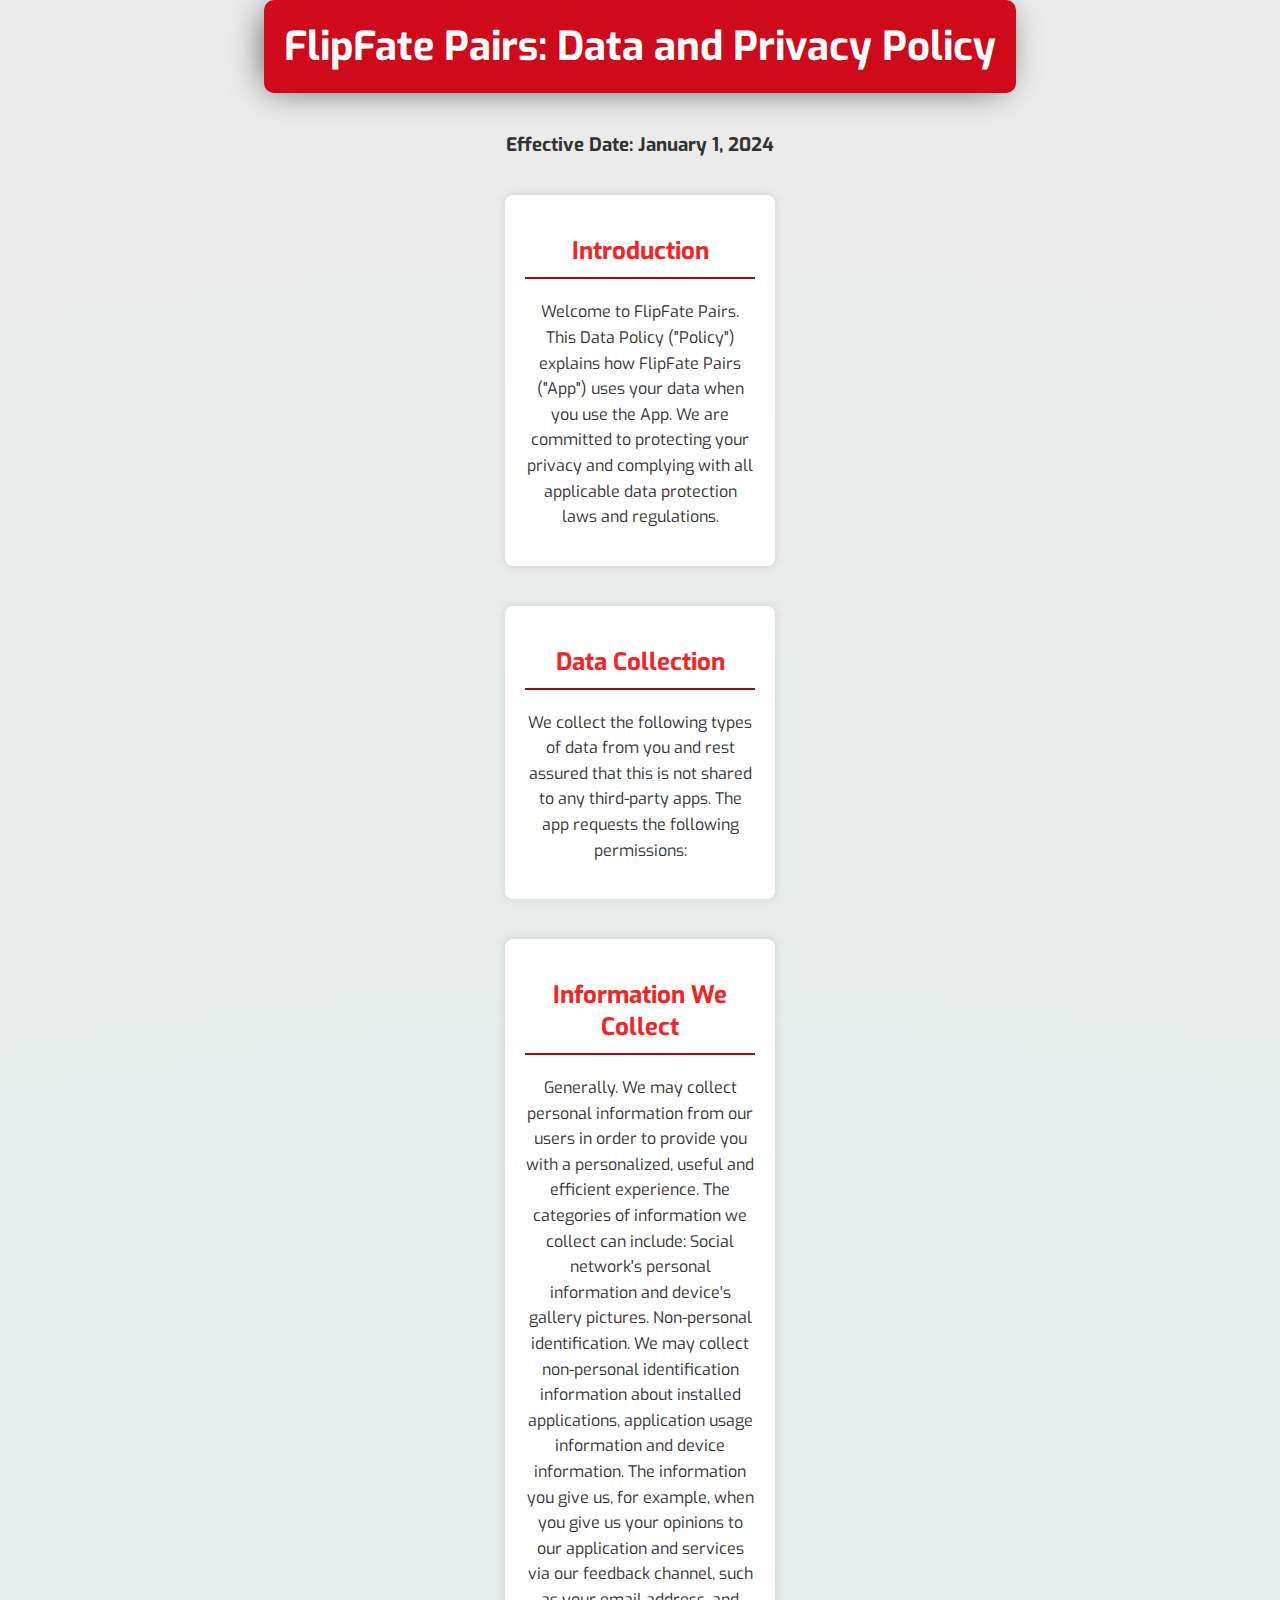
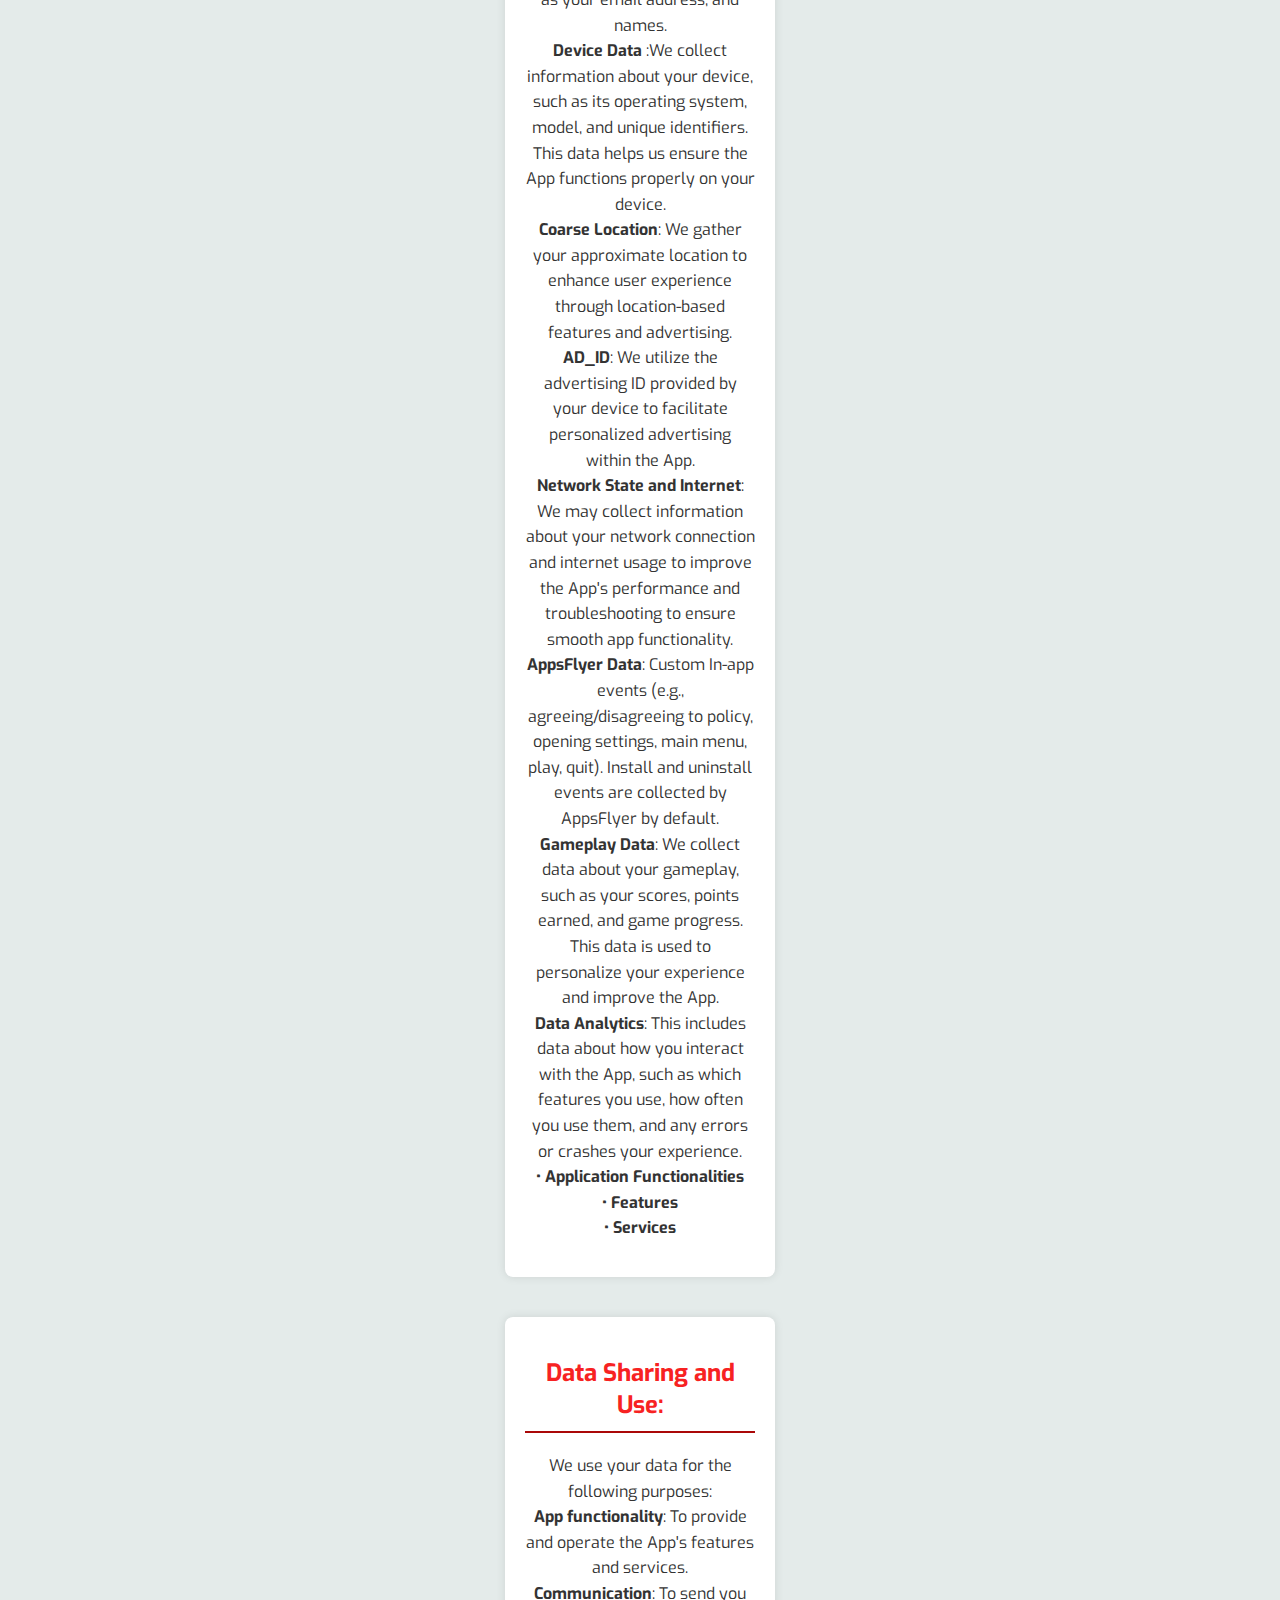
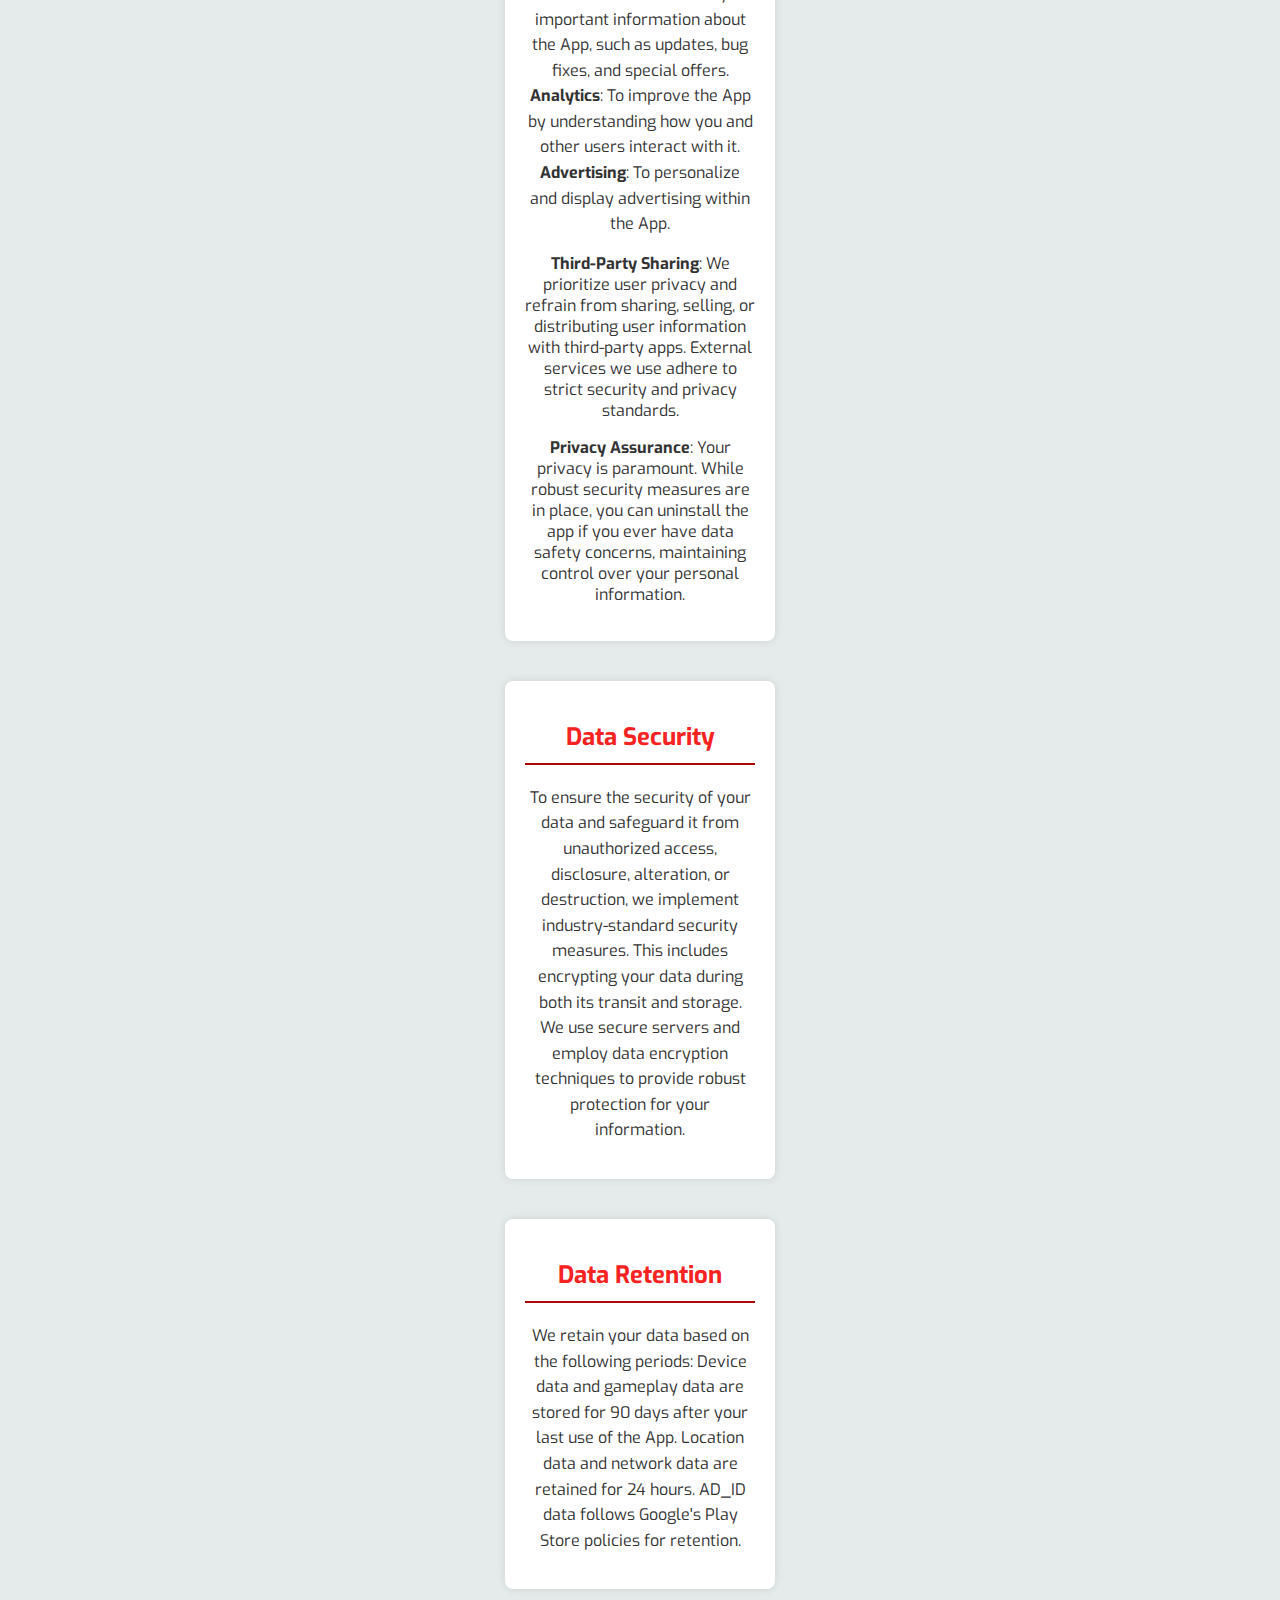
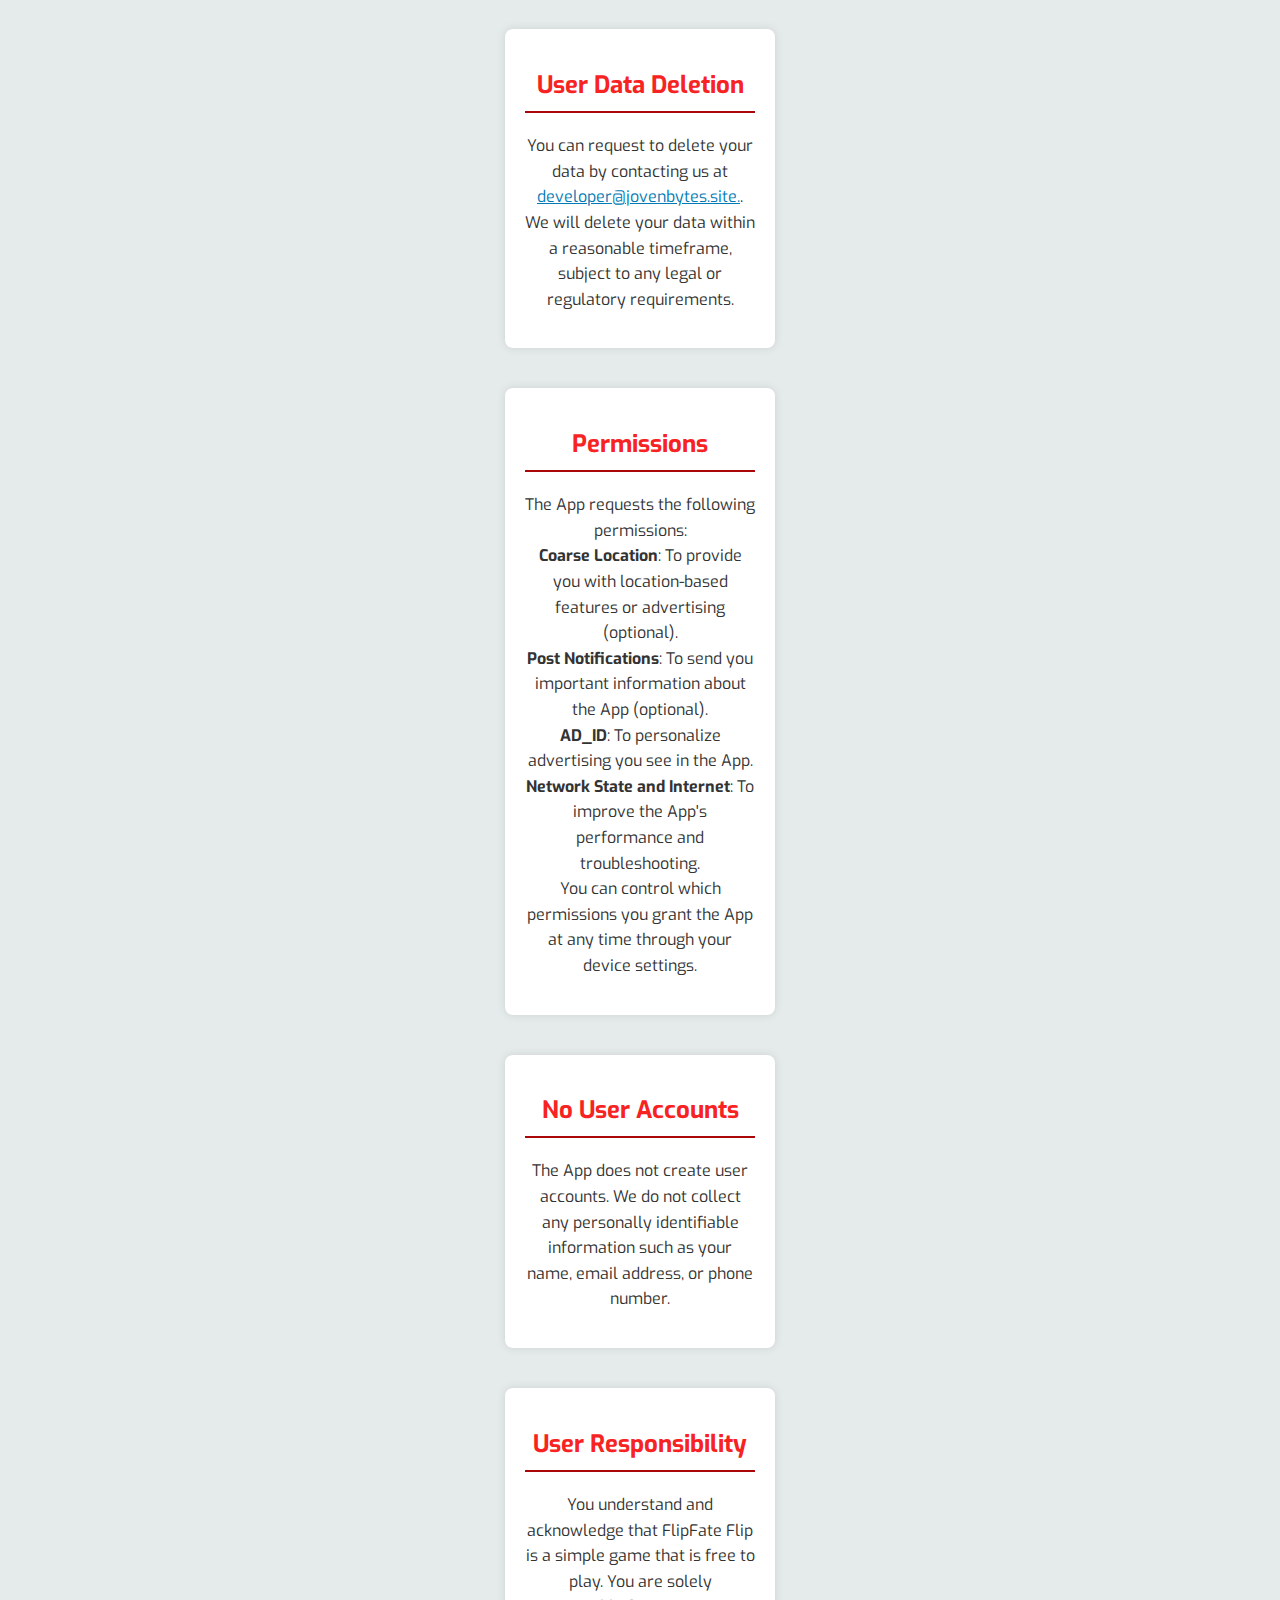
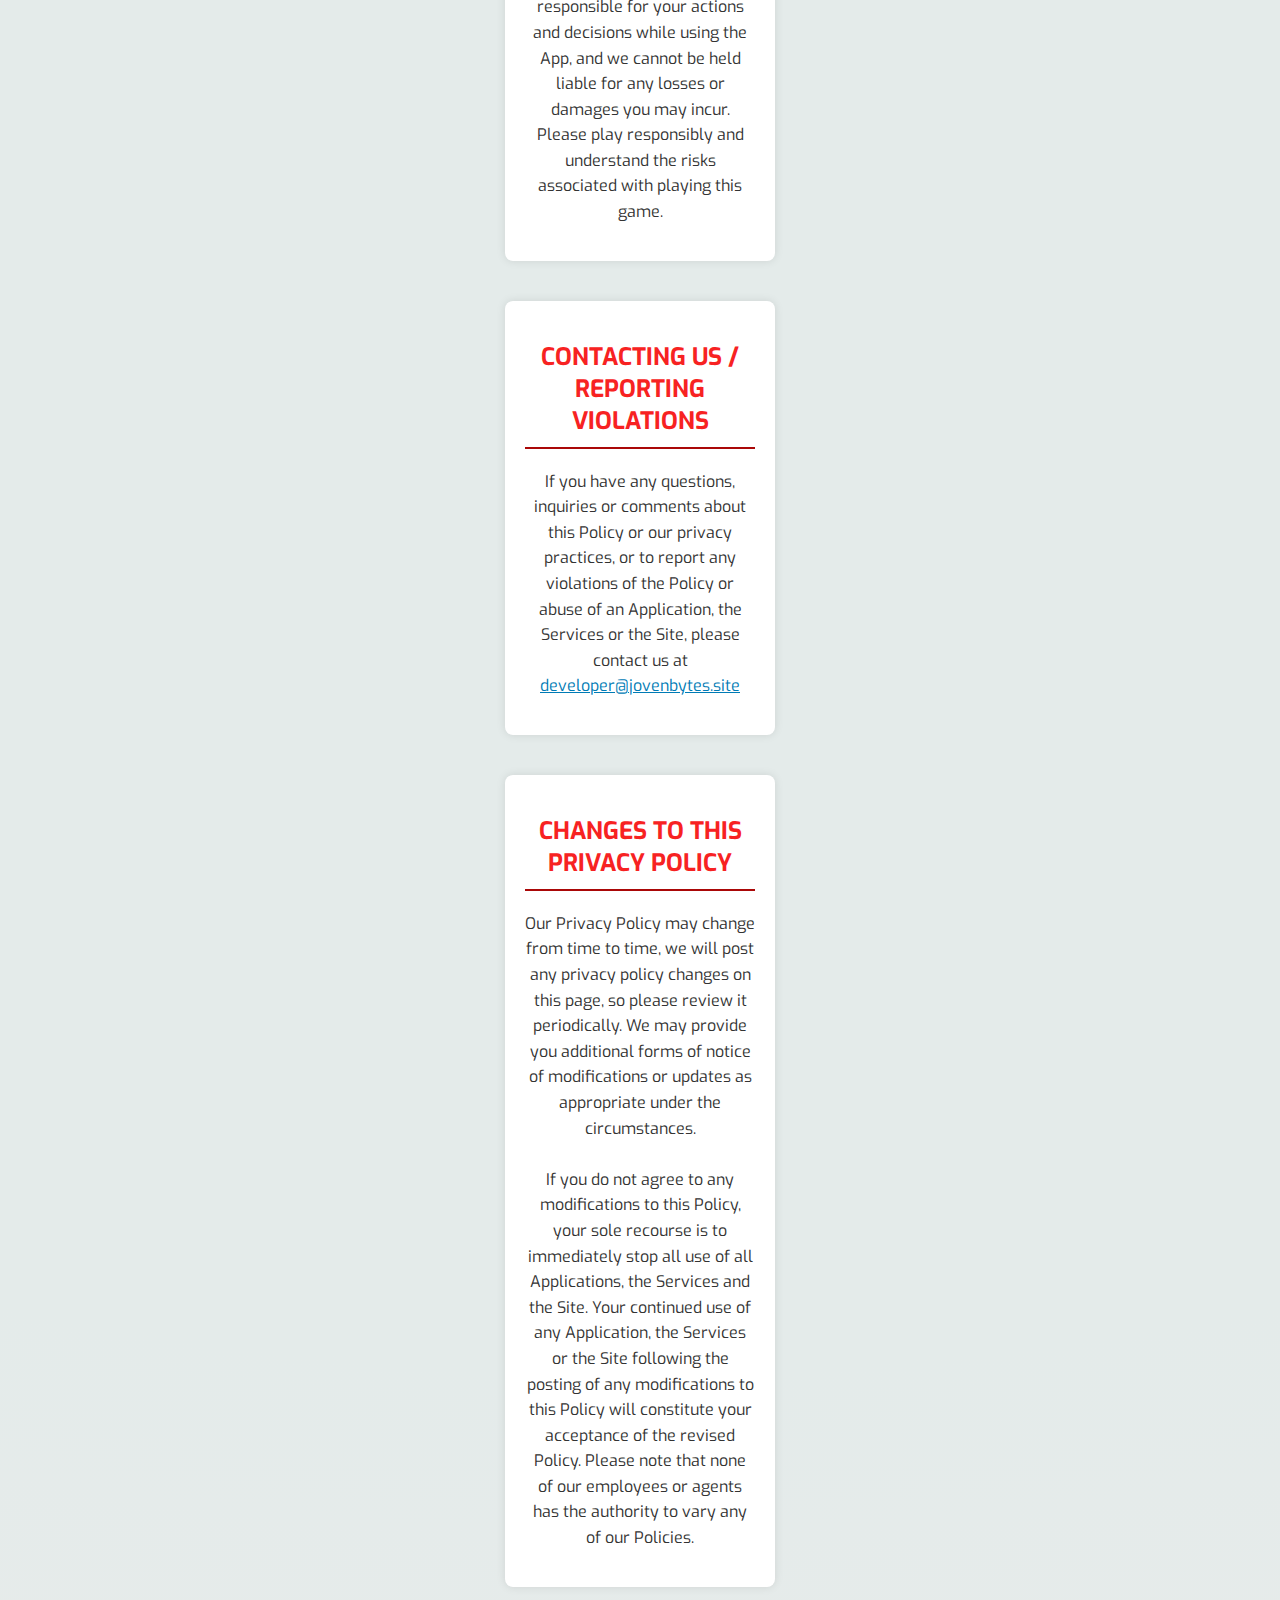
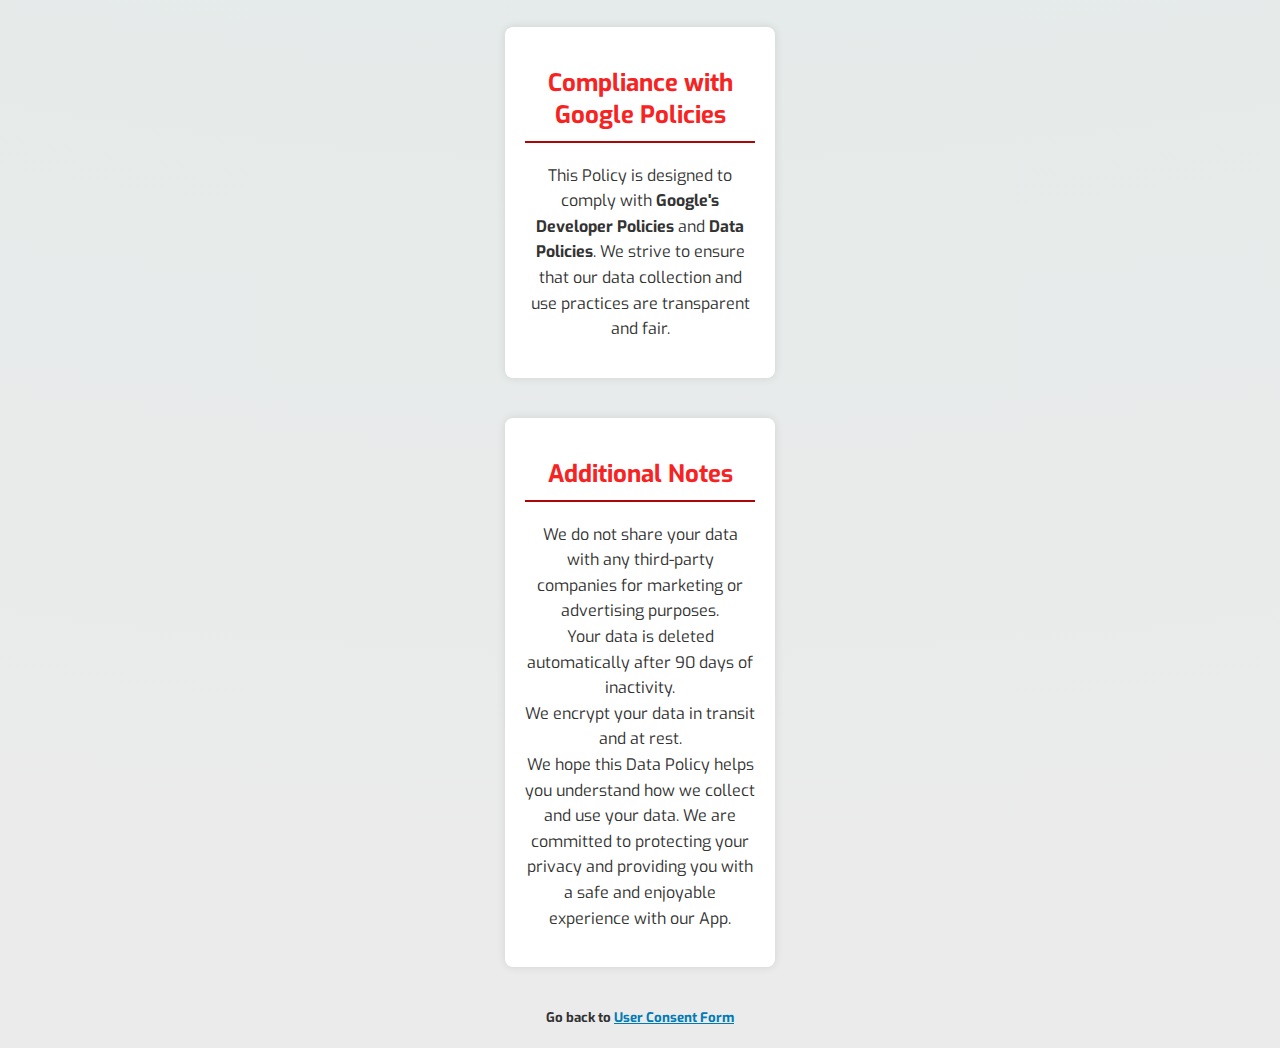
==== app/src/main/assets/policy.html @ 95b63f9a "First-Up" ====
<!DOCTYPE html>
<html lang="en">

<head>
    <meta charset="UTF-8">
    <meta name="viewport" content="width=device-width, initial-scale=1.0">
    <link rel="stylesheet" href="stylep.css">
    <title>FlipFate Pairs: Data and Privacy Policy</title>
</head>

<body class="center">

<header>
    FlipFate Pairs: Data and Privacy Policy
</header>
<h3>Effective Date: January 1, 2024</h3>

<section>
    <h2>Introduction</h2>
    <p>Welcome to FlipFate Pairs. This Data Policy ("Policy") explains how FlipFate Pairs ("App") 
        uses your data when you use the App. 
        We are committed to protecting your privacy and complying with all applicable data protection
         laws and regulations.</p>
</section>


<section>
    <h2>Data Collection</h2>
    <p>We collect the following types of data from you and rest assured that this is not 
        shared to any third-party apps. The app requests the following permissions:</p>
</section>

<section>
    <h2>Information We Collect</h2>
    <p>Generally. We may collect personal information from our users in order to provide you with a personalized, useful and efficient experience.
         The categories of information we collect can include: Social network's personal information and device's gallery pictures.
         Non-personal identification. We may collect non-personal identification information about installed applications, application usage information and device information. The information you give us, for example, when you give us your opinions to our application and services via our feedback channel, such as your email address, and names.
        <br>
        <b>Device Data</b> :We collect information about your device,
         such as its operating system, model, and unique identifiers.
         This data helps us ensure the App functions properly on your device.
        <br>
        <b>Coarse Location</b>: We gather your approximate location to enhance 
        user experience through location-based features and advertising.
        
        <br>
        <b>AD_ID</b>: We utilize the advertising ID provided by your device 
        to facilitate personalized advertising within the App.
        <br>
        <b>Network State and Internet</b>: We may collect information about your network connection and internet usage to improve
         the App's performance and troubleshooting to ensure smooth app functionality.
        <br>
        <b>AppsFlyer Data</b>: Custom In-app events (e.g., agreeing/disagreeing to policy, opening settings,
         main menu, play, quit).
          Install and uninstall events are collected by AppsFlyer by default.
        <br>
        <b>Gameplay Data</b>:  We collect data about your gameplay,
         such as your scores, points earned, and game progress.
         This data is used to personalize your experience and improve the App.
        <br>
        <b>Data Analytics</b>: This includes data about how you interact with the App, 
        such as which features you use, how often you use them, 
        and any errors or crashes your experience.
        <br><b>
        • Application Functionalities
        <br>
        • Features
        <br>
        • Services
        </b><br></p>
</section>

<section>
    <h2>Data Sharing and Use:</h2>
    <p>We use your data for the following purposes:
        <br>
        <b>App functionality</b>: To provide and operate the App's features and
        services.
        <br>
        <b>Communication</b>: To send you important information about the App, such
        as updates, bug fixes, and special offers.
        <br>
        <b>Analytics</b>: To improve the App by understanding how you and other users
        interact with it.
        <br>
        <b>Advertising</b>: To personalize and display advertising within the App.</p>
        <b>Third-Party Sharing</b>: We prioritize user privacy and refrain from sharing, selling, or distributing user information with third-party apps. 
        External services we use adhere to strict security and privacy standards.</p>
        <b>Privacy Assurance</b>: Your privacy is paramount. While robust security measures are in place, you can uninstall the app if you ever have data safety concerns,
         maintaining control over your personal information.</p>
</section>

<section>
    <h2>Data Security</h2>
    <p>To ensure the security of your data and safeguard it from unauthorized access, disclosure, alteration, or destruction,
         we implement industry-standard security measures. This includes encrypting your data during both its transit and storage.
          We use secure servers and employ data encryption techniques to provide robust protection for your information.
    </p>
</section>

<section>
    <h2>Data Retention</h2>
    <p>We retain your data based on the following periods: Device data and gameplay
         data are stored for 90 days after your last use of the App. Location data 
         and network data are retained for 24 hours. AD_ID data follows 
         Google's Play Store policies for retention. 
    </p>
</section>

<section>
    <h2>User Data Deletion</h2>
    <p>You can request to delete your data by contacting us at <u>developer@jovenbytes.site.</u>. We will delete your data within a reasonable timeframe, subject to any
        legal or regulatory requirements.
    </p>
</section>

<section>
    <h2>Permissions</h2>
    <p>The App requests the following permissions:
        <br>
        <b>Coarse Location</b>: To provide you with location-based features or
        advertising (optional).
        <br>
        <b>Post Notifications</b>: To send you important information about the App
        (optional).
        <br>
        <b>AD_ID</b>: To personalize advertising you see in the App.
        <br>
        <b>Network State and Internet</b>: To improve the App's performance and
        troubleshooting.
        <br>
        You can control which permissions you grant the App at any time through
        your device settings.
    </p>
</section>

<section>
    <h2>No User Accounts</h2>
    <p>The App does not create user accounts. We do not collect any personally
        identifiable information such as your name, email address, or phone number.
    </p>
</section>

<section>
    <h2>User Responsibility</h2>
    <p>You understand and acknowledge that FlipFate Flip is a simple game that is free to play. 
        You are solely responsible for your actions and decisions while using the App, and we
         cannot be held liable for any losses or damages you may incur. 
         Please play responsibly and understand the risks associated with playing this game.
    </p>
</section>

<section>
    <h2>CONTACTING US / REPORTING VIOLATIONS</h2>
    <p>If you have any questions, inquiries or comments about this Policy or our privacy 
        practices, or to report any violations of the Policy or abuse of an Application,
         the Services or the Site, please contact us at <u>developer@jovenbytes.site</u>
    </p>
</section>

<section>
    <h2>CHANGES TO THIS PRIVACY POLICY</h2>
    <p>Our Privacy Policy may change from time to time, we will post any privacy policy 
        changes on this page, so please review it periodically. We may provide you additional 
        forms of notice of modifications or updates as appropriate under the circumstances.
    <br>
    <br>
        If you do not agree to any modifications to this Policy, your sole recourse is to 
        immediately stop all use of all Applications, the Services and the Site. 
        Your continued use of any Application, the Services or the Site following the 
        posting of any modifications to this Policy will constitute your acceptance of 
        the revised Policy. Please note that none of our employees or agents has the 
        authority to vary any of our Policies.
    </p>
</section>


<section>
    <h2>Compliance with Google Policies</h2>
    <p>This Policy is designed to comply with <b>Google's Developer Policies </b> and
        <b>Data Policies</b>. We strive to ensure that our data collection and use practices are
        transparent and fair.
    </p>
</section>

<section>
    <h2>Additional Notes</h2>
    <p>We do not share your data with any third-party companies for marketing or
        advertising purposes.<br>
        Your data is deleted automatically after 90 days of inactivity.<br>
        We encrypt your data in transit and at rest.<br>
        We hope this Data Policy helps you understand how we collect and use
        your data. We are committed to protecting your privacy and providing you with a
        safe and enjoyable experience with our App.
    </p>
</section>

<h5>Go back to <a href="userconsent.html"><u>User Consent Form</u></a></h5>

</body>

</html>
---- app/src/main/assets/stylep.css ----
@import url('https://fonts.googleapis.com/css?family=Exo:400,700');

button:disabled {
    background-color: #b0b0b0;
    cursor: not-allowed;
}

body {
    font-family: 'Exo', sans-serif;
    margin: 0;
    padding: 0;
    background: rgb(228,235,234);
    background: radial-gradient(circle, rgba(228,235,234,1) 71%, rgba(236,235,235,1) 100%);
    color: #333;
    text-align: center;
    
}

.center {
    display: flex;
    flex-direction: column;
    align-items: center;
    justify-content: center;
    min-height: 100vh;
}

header {
    box-shadow: -5px 2px 37px -9px rgba(0,0,0,0.72);
-webkit-box-shadow: -5px 2px 37px -9px rgba(0,0,0,0.72);
-moz-box-shadow: -5px 2px 37px -9px rgba(0,0,0,0.72);
    background-color: #cf0a1b;
    color: #fff;
    text-align: center;
    font-size: 40px;
    padding: 20px;
    margin-bottom: 20px;
    border-radius: 10px;
    font-weight: bolder;
}

section {
    max-width: 230px;
    margin: 20px auto;
    padding: 20px;
    background-color: #fff;
    box-shadow: 0 0 10px rgba(0, 0, 0, 0.1);
    border-radius: 8px;
}

h1 {
    font-size: 30px;
}

h2 {
    border-bottom: 2px solid #AA0808;
    padding-bottom: 10px;
    margin-bottom: 20px;
    color: #f72222;
}

p {
    line-height: 1.6;
}

label {
    display: block;
    margin-bottom: 10px;
}

input[type="checkbox"] {
    margin-right: 10px;
}

button {

    background-color: #3498db;
    color: #fff;
    padding: 10px 15px;
    border: none;
    border-radius: 4px;
    cursor: pointer;
    font-size: 18px;
    font-weight: bolder;
}

#dismissbtn:hover {
    background-color: #e40303;
}
button:hover {
    background-color: #00b536;
}

a {
    color: #3498db;
    text-decoration: none;
}

a:hover {
    text-decoration: underline;
}

u {
    color: #007bb5;
}

a.policy-link {
    color: #3498db;
    text-decoration: none;
    font-weight: bold;
}

a.policy-link:hover {
    text-decoration: underline;
}
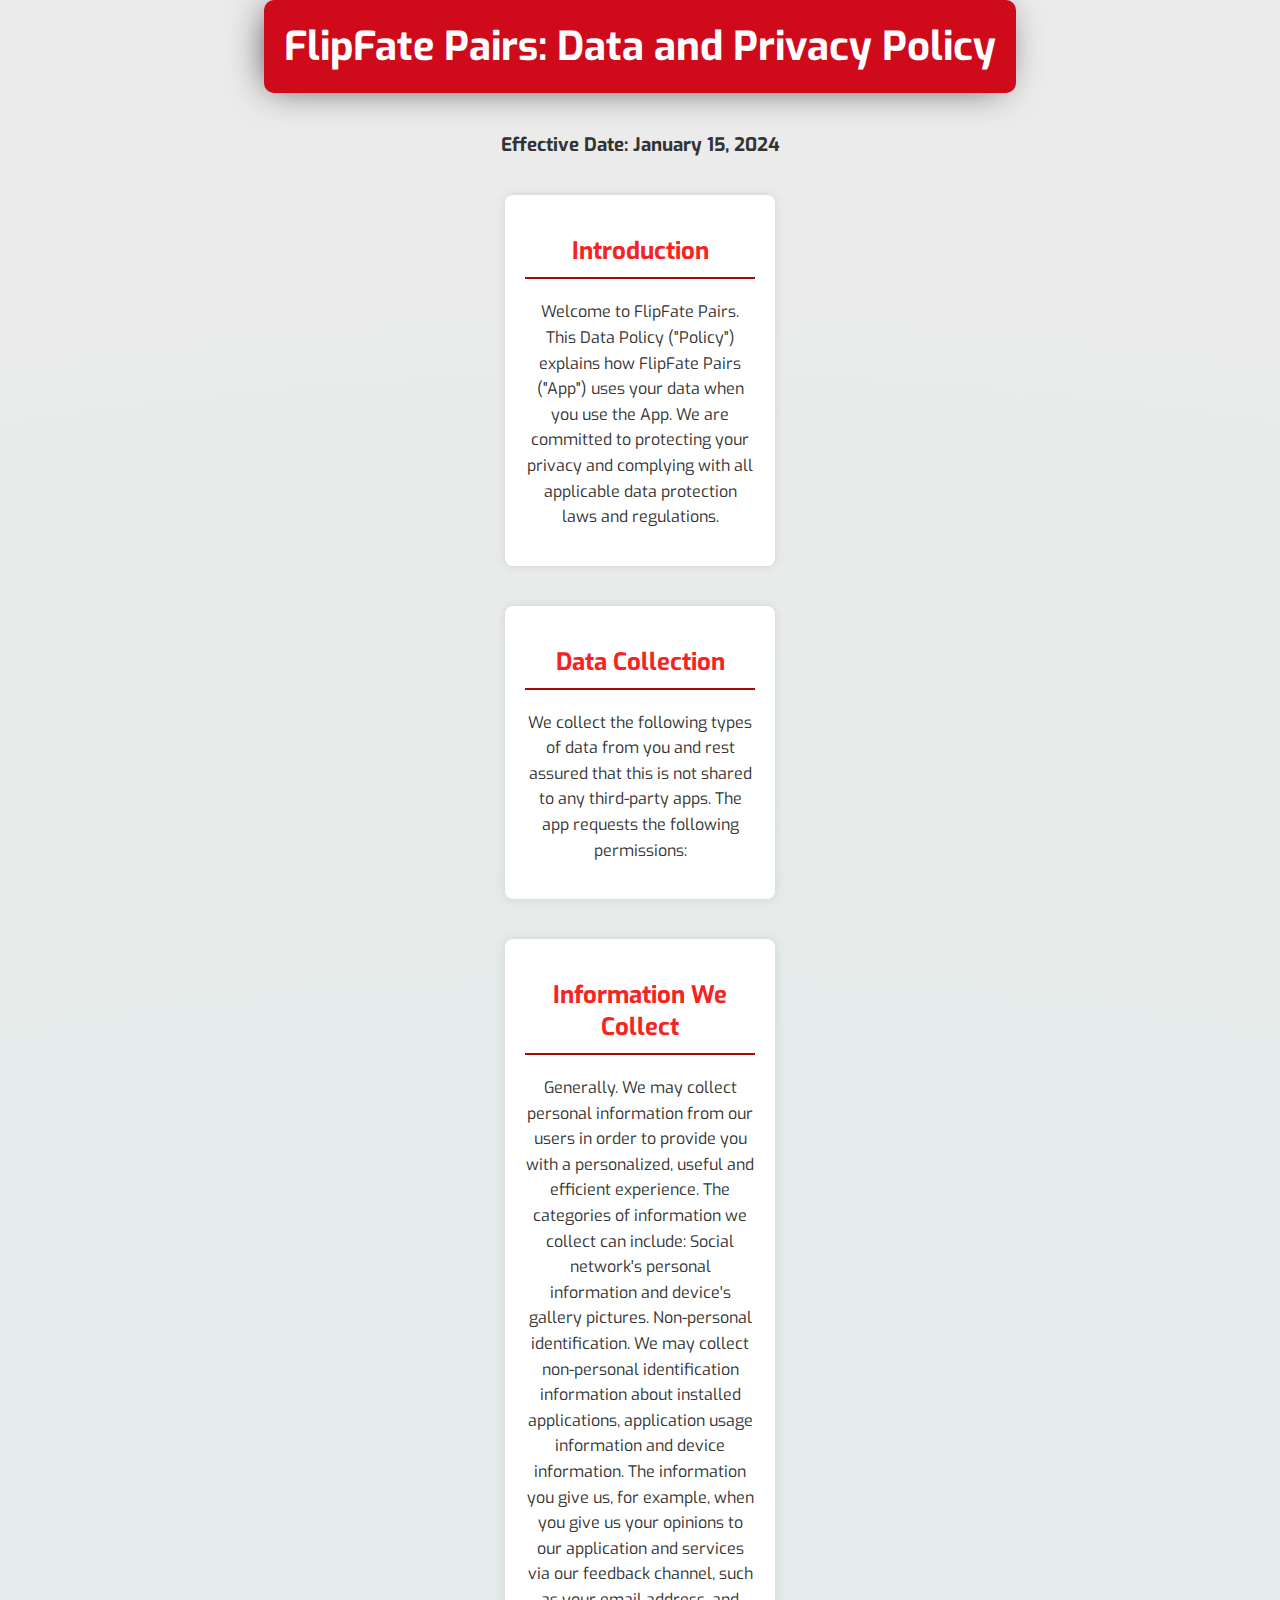
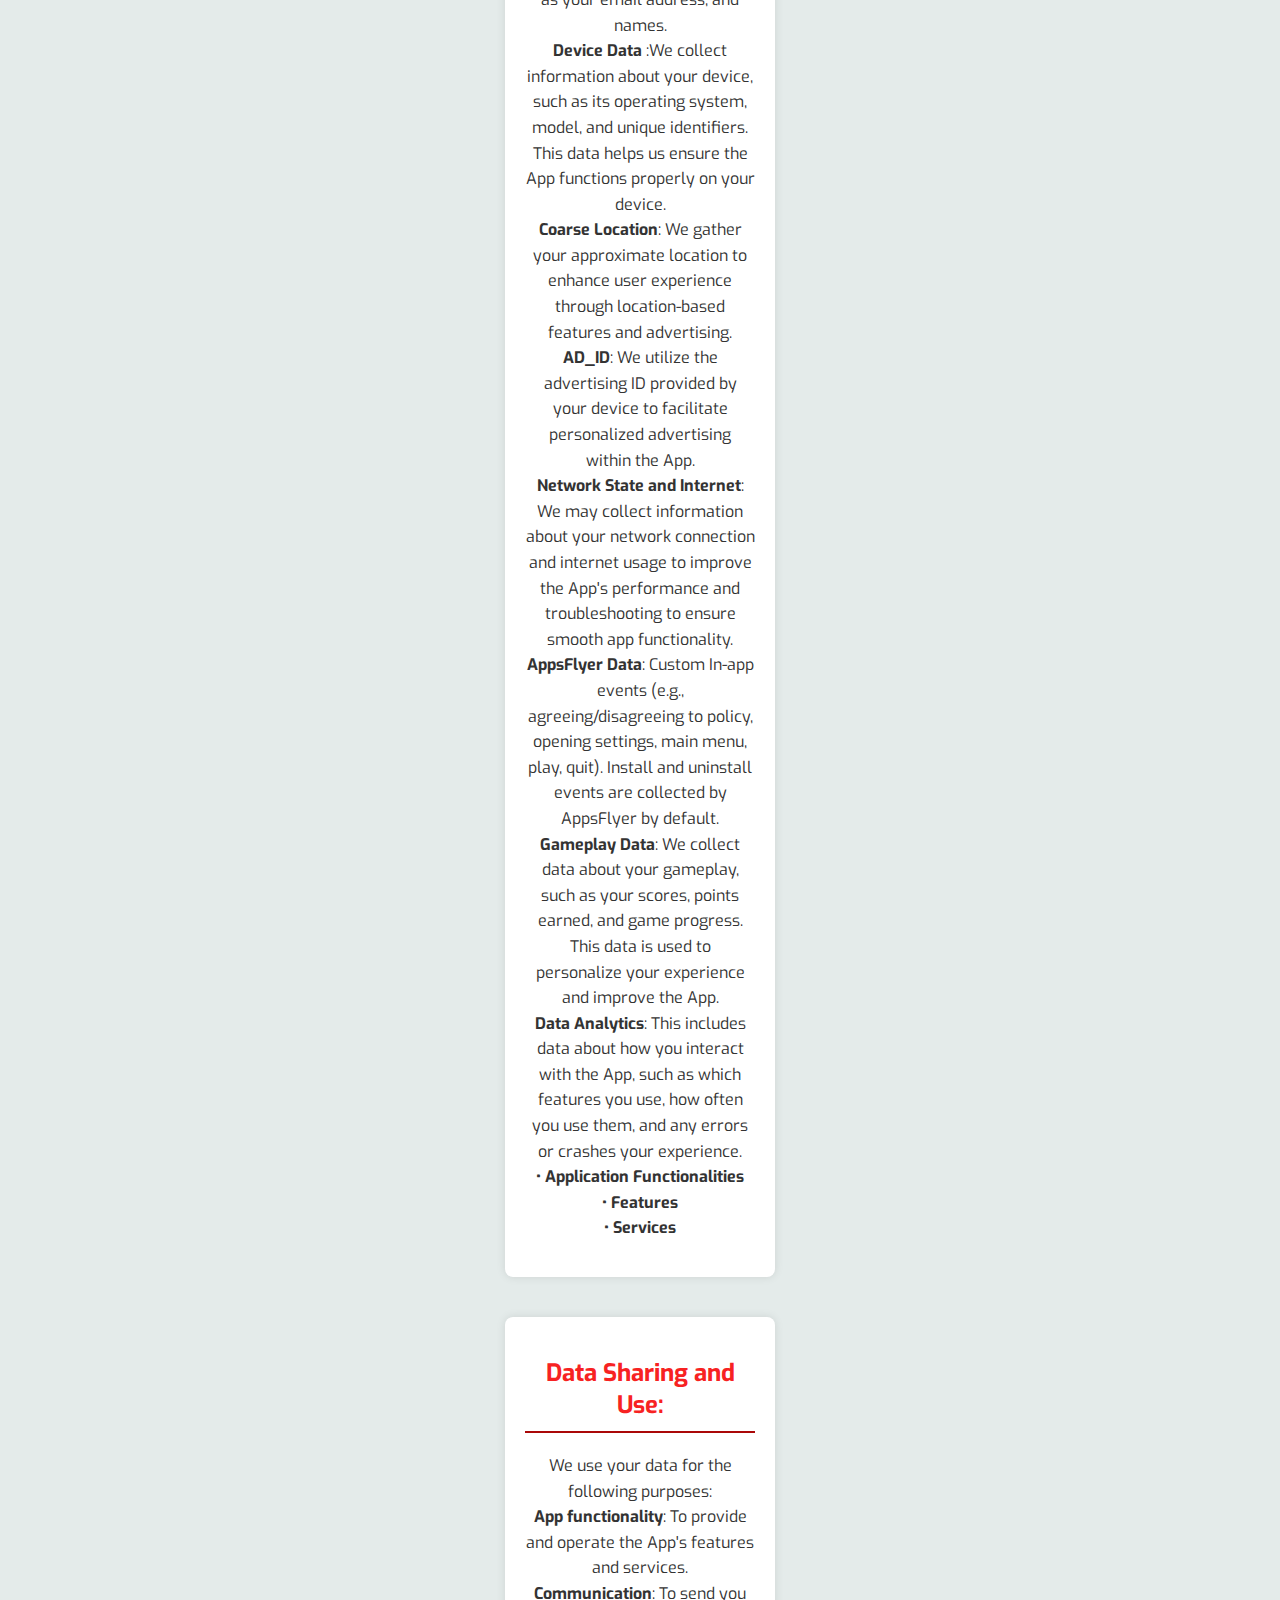
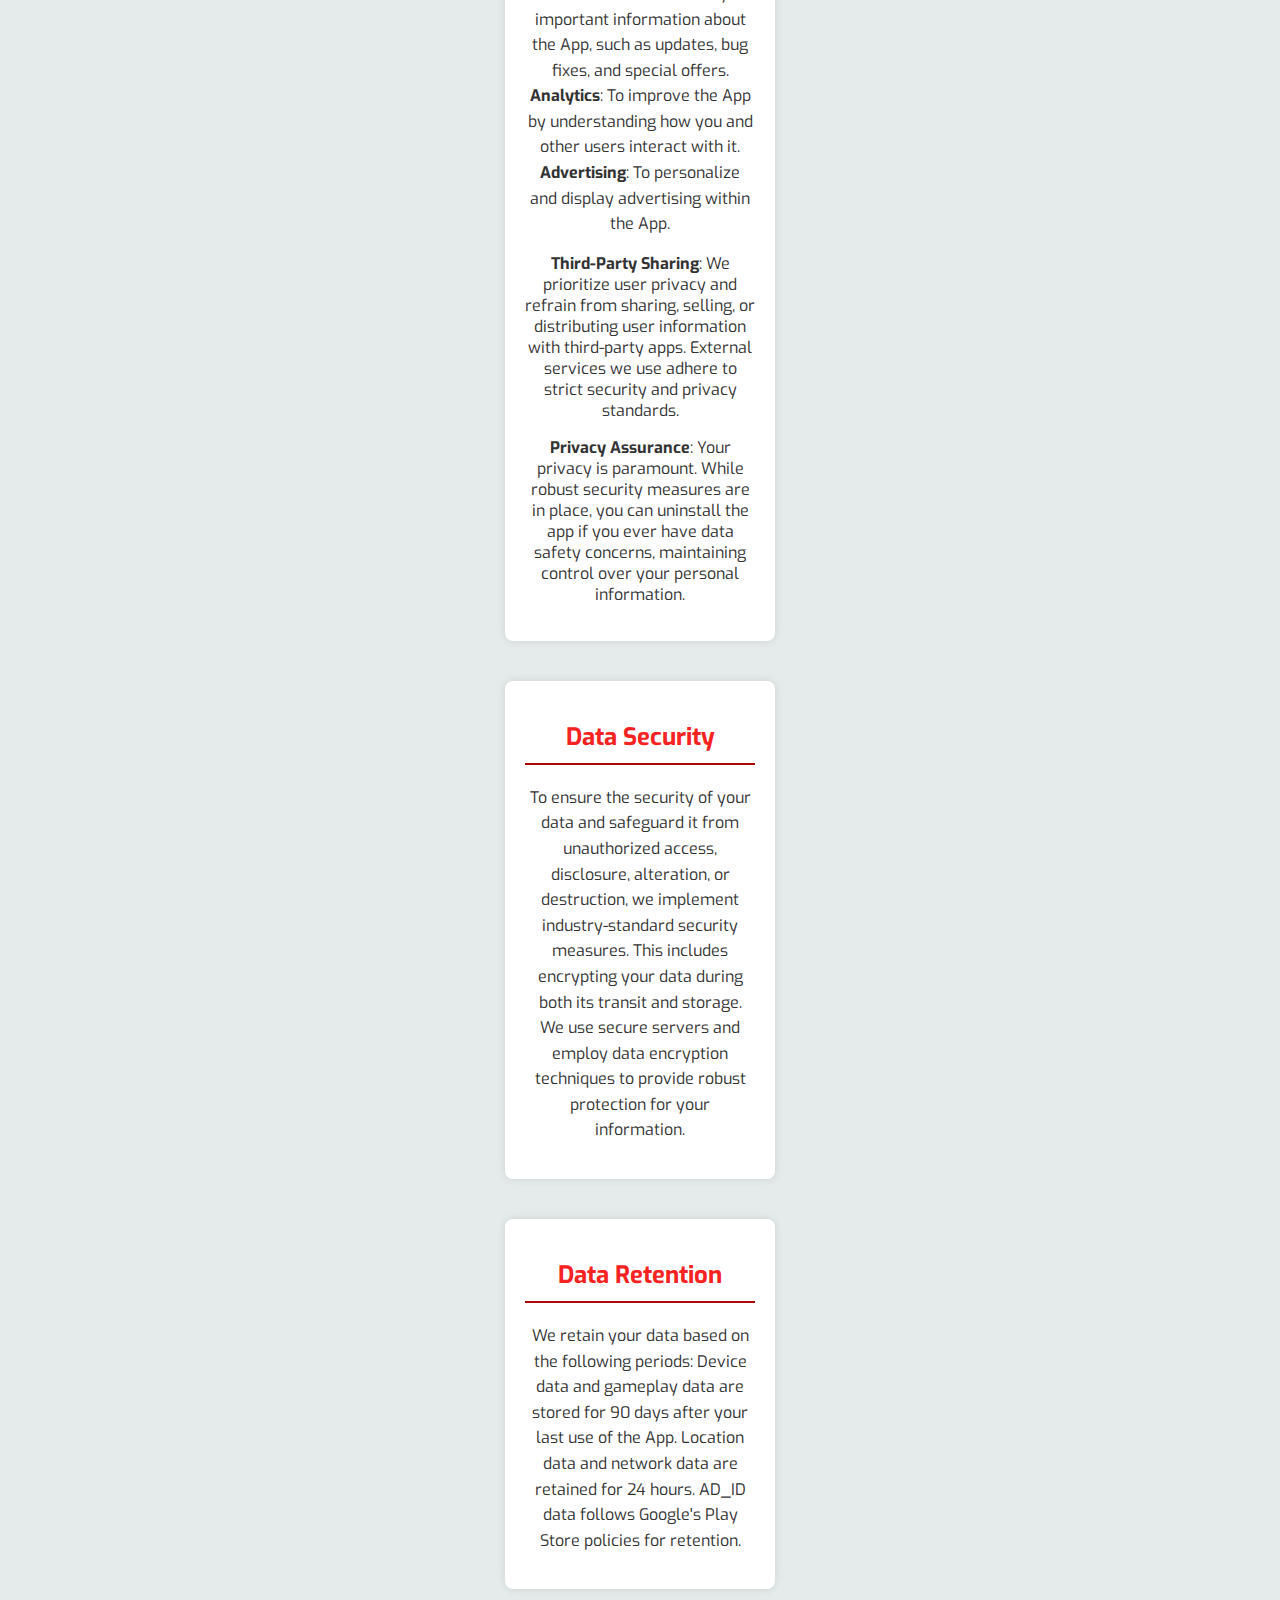
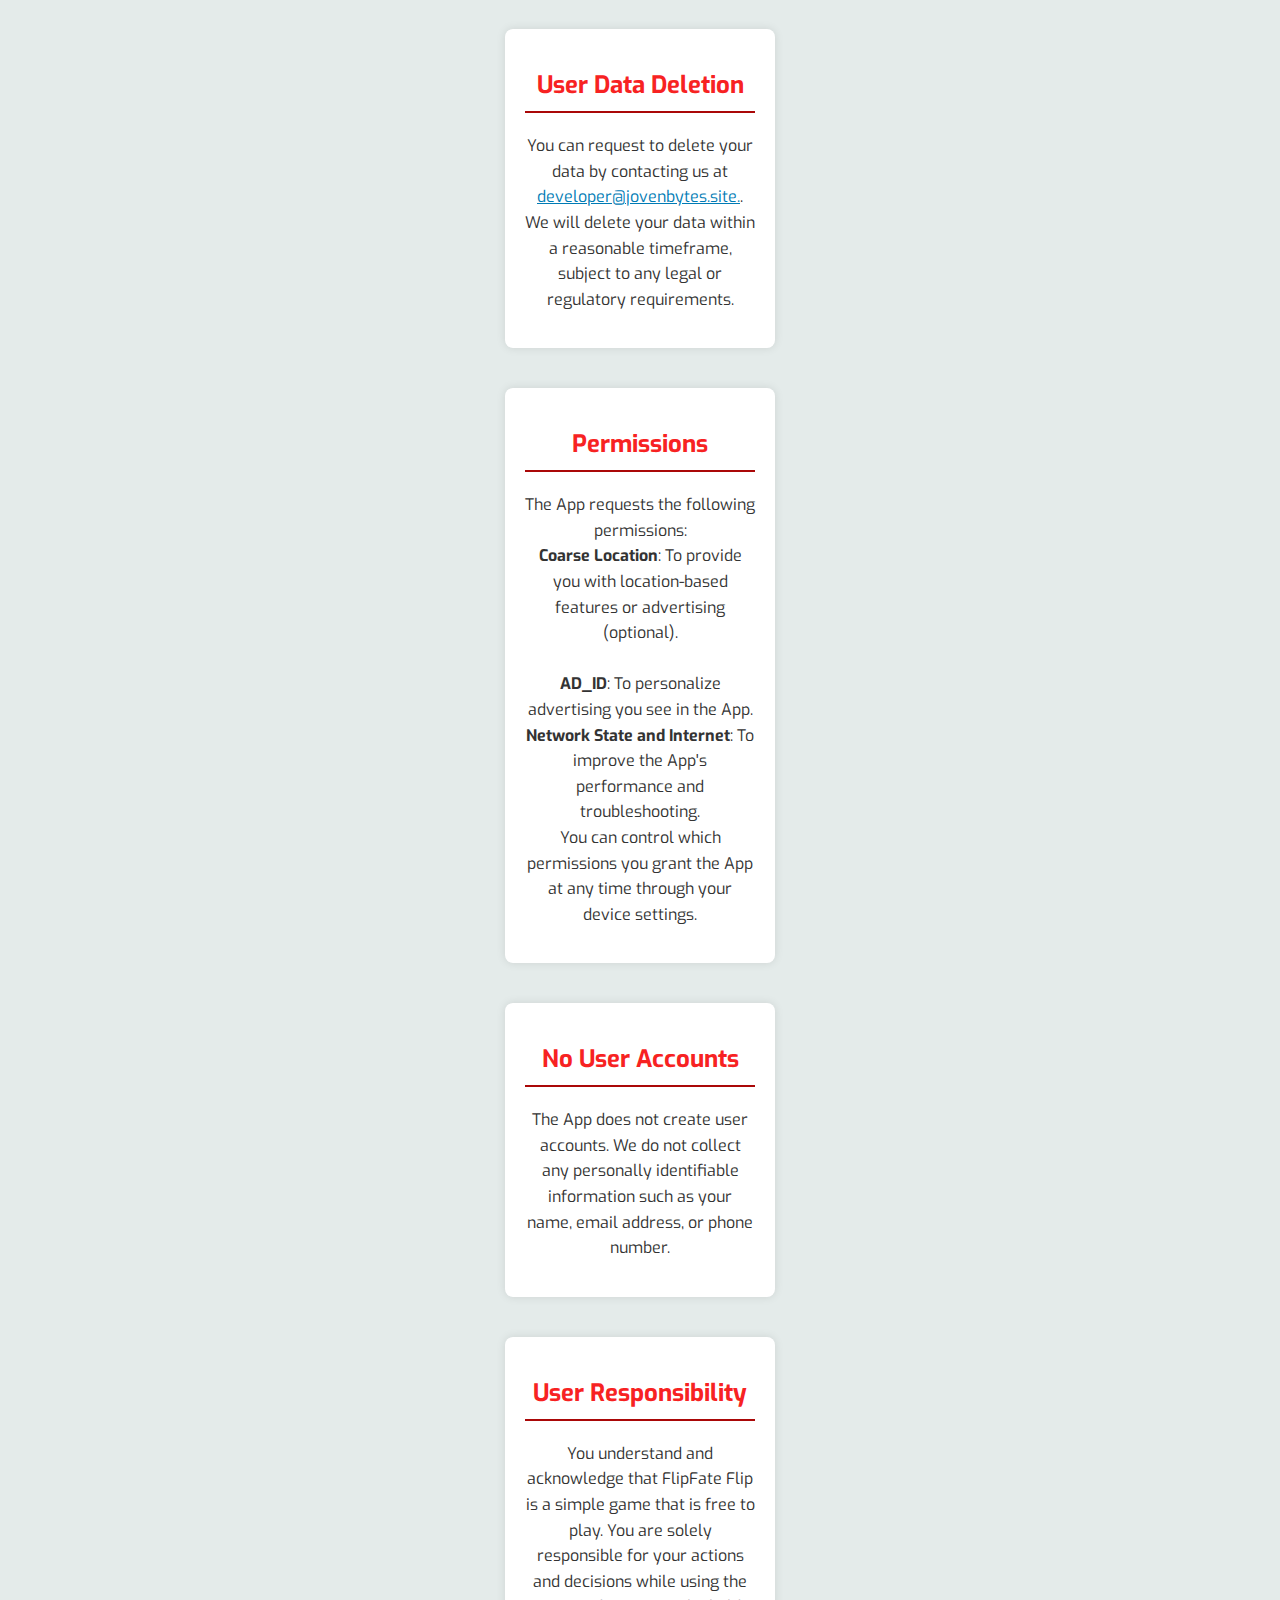
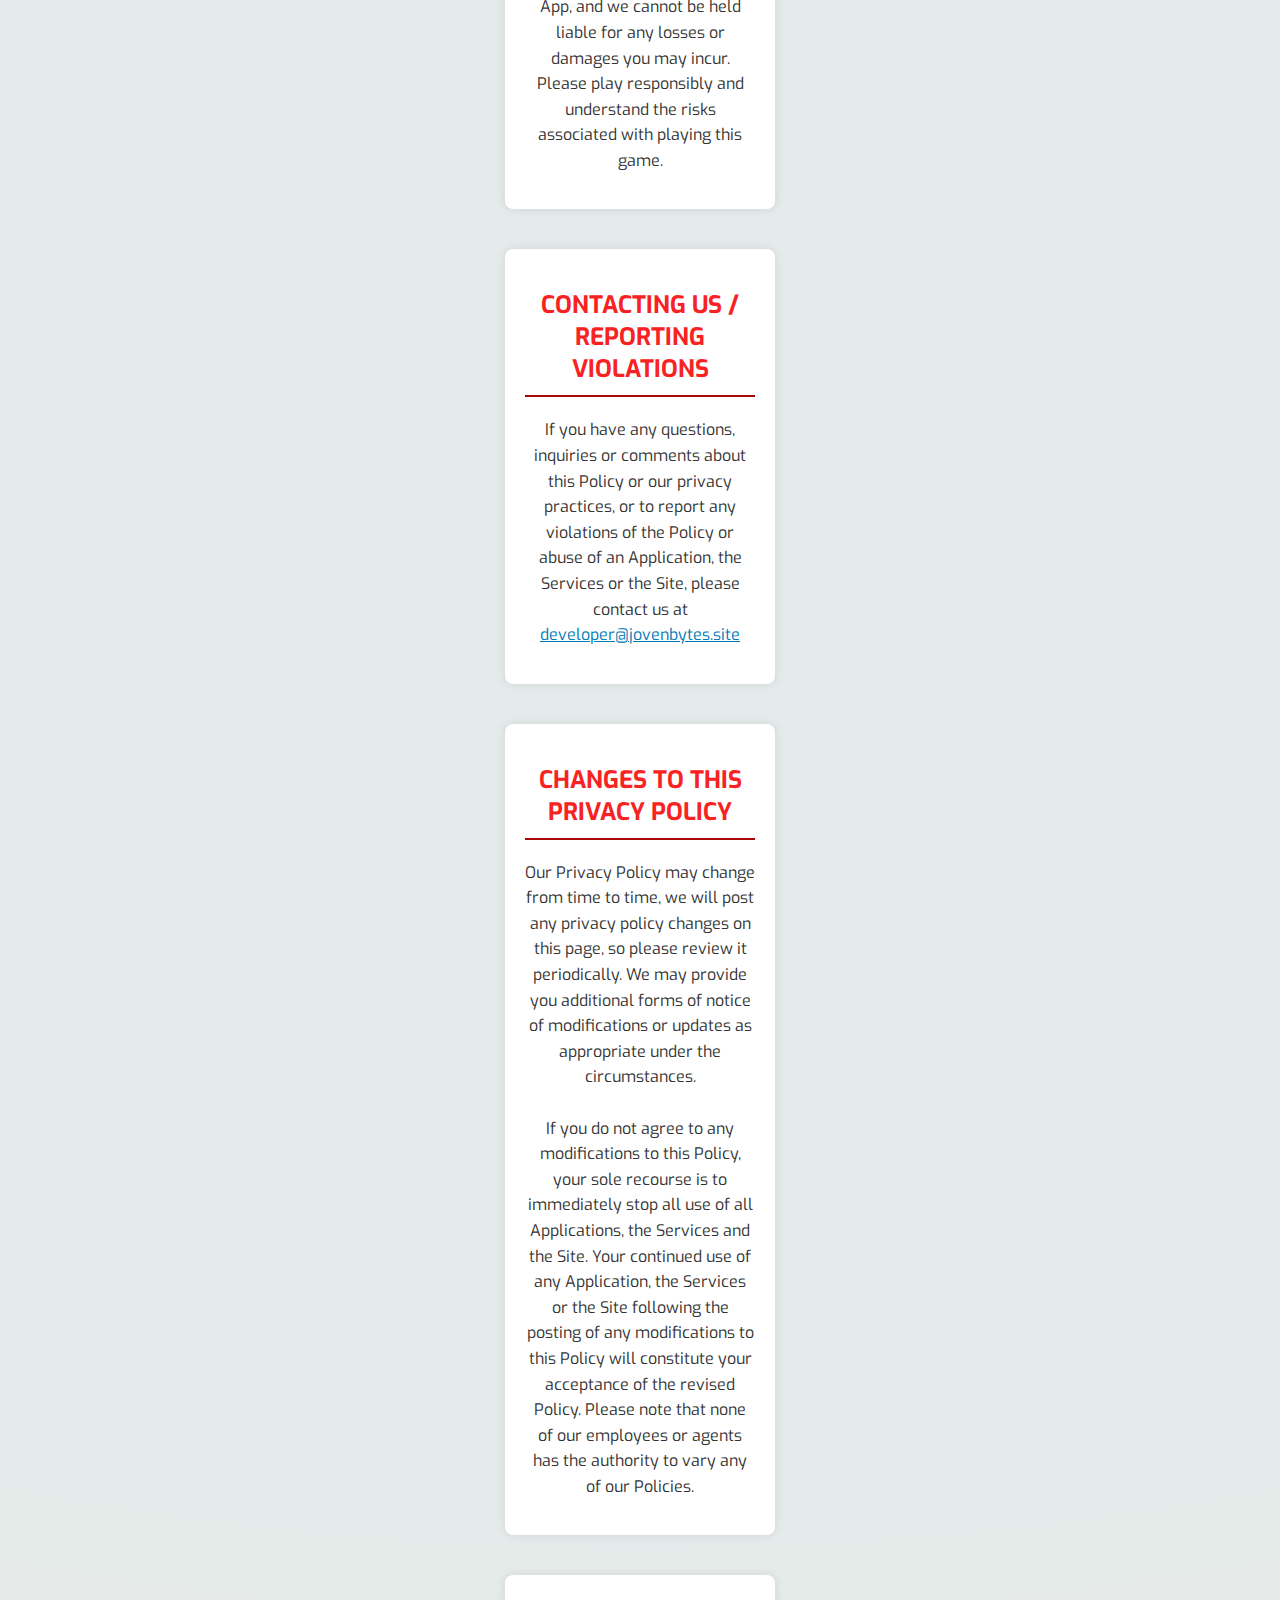
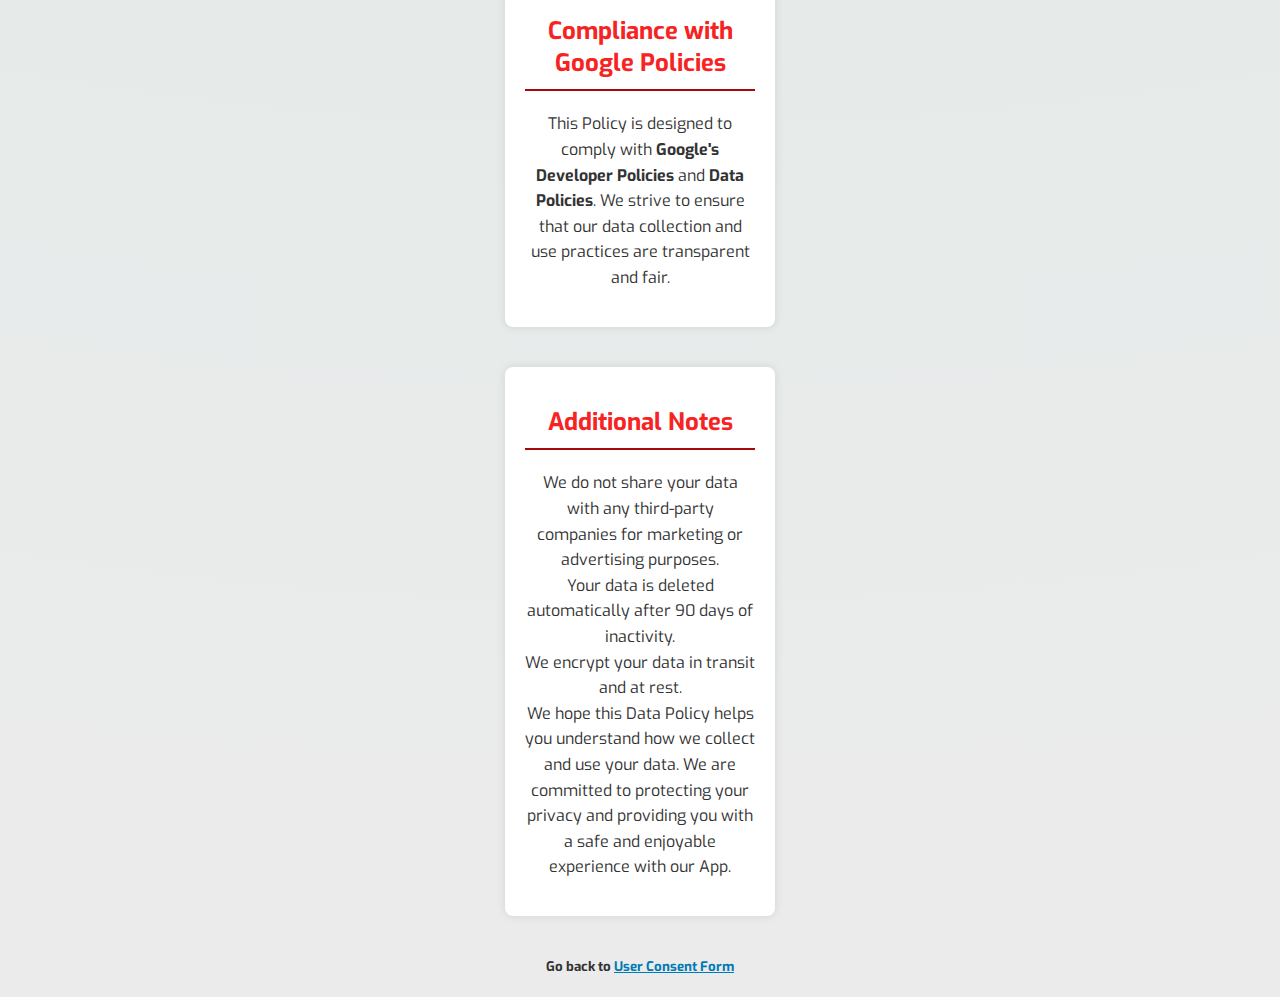
==== commit c1e347d3: "Side B AF" ====
--- a/app/src/main/assets/policy.html
+++ b/app/src/main/assets/policy.html
@@ -13,7 +13,7 @@
 <header>
     FlipFate Pairs: Data and Privacy Policy
 </header>
-<h3>Effective Date: January 1, 2024</h3>
+<h3>Effective Date: January 15, 2024</h3>
 
 <section>
     <h2>Introduction</h2>
@@ -121,8 +121,6 @@
         <b>Coarse Location</b>: To provide you with location-based features or
         advertising (optional).
         <br>
-        <b>Post Notifications</b>: To send you important information about the App
-        (optional).
         <br>
         <b>AD_ID</b>: To personalize advertising you see in the App.
         <br>
